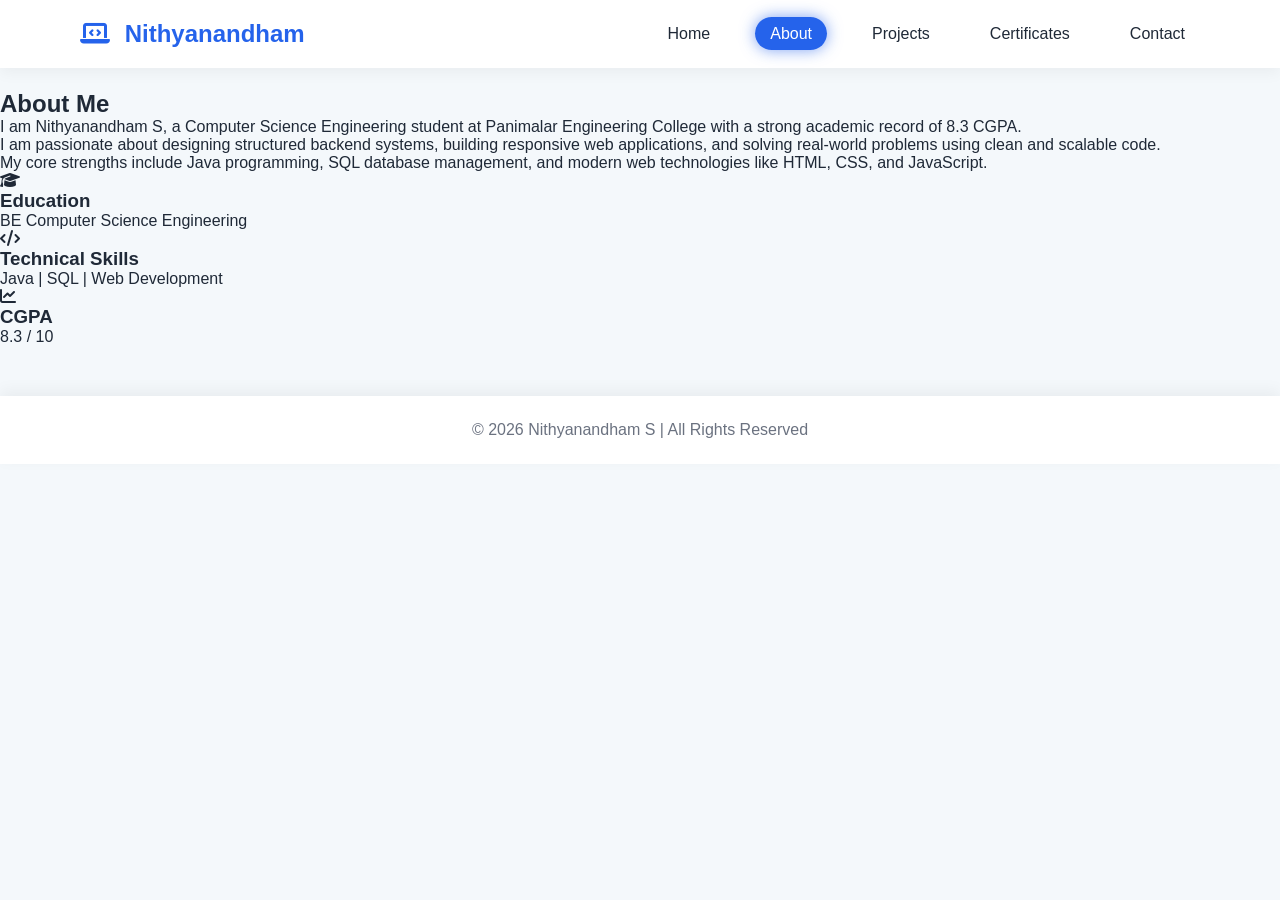
==== about.html @ d9f6cef9 "Update about.html" ====
<!DOCTYPE html>
<html lang="en">
<head>
<meta charset="UTF-8">
<title>About | Nithyanandham</title>
<meta name="viewport" content="width=device-width, initial-scale=1.0">

<link rel="stylesheet" href="https://cdnjs.cloudflare.com/ajax/libs/font-awesome/6.5.0/css/all.min.css">
<link rel="stylesheet" href="css/style.css">
</head>

<body>

<nav class="navbar">
    <div class="logo">
        <i class="fas fa-laptop-code"></i> Nithyanandham
    </div>
    <ul>
        <li><a href="index.html">Home</a></li>
        <li><a href="about.html" class="active">About</a></li>
        <li><a href="projects.html">Projects</a></li>
        <li><a href="certificates.html">Certificates</a></li>
        <li><a href="contact.html">Contact</a></li>
    </ul>
</nav>

<section class="about-section">

    <h1>About Me</h1>

    <div class="about-container">

        <div class="about-text">
            <p>
                I am Nithyanandham S, a Computer Science Engineering student at 
                Panimalar Engineering College with a strong academic record of 8.3 CGPA.
            </p>

            <p>
                I am passionate about designing structured backend systems, building
                responsive web applications, and solving real-world problems using clean
                and scalable code.
            </p>

            <p>
                My core strengths include Java programming, SQL database management,
                and modern web technologies like HTML, CSS, and JavaScript.
            </p>
        </div>

        <div class="about-stats">

            <div class="stat-card">
                <i class="fas fa-graduation-cap"></i>
                <h3>Education</h3>
                <p>BE Computer Science Engineering</p>
            </div>

            <div class="stat-card">
                <i class="fas fa-code"></i>
                <h3>Technical Skills</h3>
                <p>Java | SQL | Web Development</p>
            </div>

            <div class="stat-card">
                <i class="fas fa-chart-line"></i>
                <h3>CGPA</h3>
                <p>8.3 / 10</p>
            </div>

        </div>

    </div>

</section>

<footer>
    <p>© 2026 Nithyanandham S | All Rights Reserved</p>
</footer>

</body>
</html>
---- css/style.css ----
/* RESET */
*{
    margin:0;
    padding:0;
    box-sizing:border-box;
    font-family:'Segoe UI', sans-serif;
}

/* BODY */
body{
    background:#f4f8fb;
    color:#1f2937;
    padding-top:90px; /* space for fixed navbar */
}

/* NAVBAR */
.navbar{
    position:fixed;
    top:0;
    left:0;
    width:100%;
    display:flex;
    justify-content:space-between;
    align-items:center;
    padding:20px 80px;
    background:white;
    box-shadow:0 4px 15px rgba(0,0,0,0.05);
    z-index:1000;
}

.logo{
    font-size:24px;
    font-weight:bold;
    color:#2563eb;
}

.logo i{
    margin-right:8px;
}

.navbar ul{
    display:flex;
    list-style:none;
}

.navbar ul li{
    margin-left:30px;
}

.navbar ul li a{
    text-decoration:none;
    color:#1f2937;
    padding:8px 15px;
    border-radius:20px;
    transition:0.3s;
}

.navbar ul li a:hover,
.navbar ul li a.active{
    background:#2563eb;
    color:white;
    box-shadow:0 0 15px rgba(37,99,235,0.6);
}

/* HERO */
.hero{
    display:flex;
    justify-content:space-between;
    align-items:center;
    padding:50px 100px 10px 100px; /* reduced height */
}

.hero-text{
    max-width:600px;
}

.hero-text h1{
    font-size:52px;
    margin-bottom:20px;
}

.tagline{
    font-weight:400;
    line-height:1.7;
    color:#4b5563;
}

.buttons{
    margin-top:25px;
}

.btn{
    padding:12px 28px;
    background:#2563eb;
    color:white;
    text-decoration:none;
    border-radius:30px;
    margin-right:15px;
    transition:0.3s;
}

.btn:hover{
    box-shadow:0 0 20px rgba(37,99,235,0.6);
}

.btn-outline{
    padding:12px 28px;
    border:2px solid #2563eb;
    border-radius:30px;
    text-decoration:none;
    color:#2563eb;
}

.btn-outline:hover{
    background:#2563eb;
    color:white;
}

/* IMAGE */
.hero-image img{
    width:350px;   /* slightly reduced */
    height:350px;
    object-fit:cover;
    border-radius:50%;
    border:5px solid #2563eb;
    transition:0.2s;
    box-shadow:0 0 40px rgba(91, 135, 228, 0.6);
}

.hero-image img:hover{
    box-shadow:0 0 50px rgba(0, 65, 207, 0.6);
}

/* SOCIAL */
.social-icons{
    margin-top:20px;
}

.social-icons a{
    margin-right:20px;
    font-size:22px;
    color:#1f2937;
    transition:0.3s;
}

.social-icons a:hover{
    color:#2563eb;
    transform:scale(1.2);
}

/* HIGHLIGHTS */
.highlights{
    display:flex;
    justify-content:center;
    gap:40px;
    padding:40px 80px 60px 80px; /* reduced top gap */
}

.card{
    background:white;
    padding:30px;
    width:280px;
    border-radius:15px;
    text-align:center;
    transition:0.3s;
    box-shadow:0 5px 15px rgba(0,0,0,0.05);
}

.card i{
    font-size:30px;
    color:#2563eb;
    margin-bottom:15px;
}

.card:hover{
    transform:translateY(-8px);
    box-shadow:0 15px 30px rgba(0,0,0,0.1);
}

/* FOOTER */
footer{
    background:white;
    padding:25px;
    text-align:center;
    margin-top:50px;
    color:#6b7280;
    box-shadow:0 -5px 15px rgba(0,0,0,0.05);
}

/* CONTACT PAGE */
.contact-section{
    text-align:center;
    padding:100px 80px;
}

.contact-section h1{
    font-size:42px;
    margin-bottom:20px;
}

.contact-sub{
    color:#4b5563;
    margin-bottom:60px;
}

.contact-container{
    display:flex;
    justify-content:center;
    gap:40px;
    flex-wrap:wrap;
}

.contact-card{
    background:white;
    padding:40px;
    width:260px;
    border-radius:15px;
    box-shadow:0 10px 25px rgba(0,0,0,0.08);
    transition:0.3s;
}

.contact-card i{
    font-size:30px;
    color:#2563eb;
    margin-bottom:15px;
}

.contact-card p{
    word-wrap:break-word;
}

.contact-card a{
    text-decoration:none;
    color:#2563eb;
    font-size:14px;
}

.contact-card:hover{
    transform:translateY(-8px);
    box-shadow:0 20px 45px rgba(0,0,0,0.2);
}

/* Resume Button */
.resume-btn{
    margin-top:50px;
}

.resume-btn a{
    display:inline-block;
    padding:12px 28px;
    background:#2563eb;
    color:white;
    border-radius:30px;
    text-decoration:none;
    transition:0.3s;
}

.resume-btn a:hover{
    box-shadow:0 0 25px rgba(37,99,235,0.6);
}

/* CERTIFICATE PAGE */
.certificate-section{
    text-align:center;
    padding:100px 80px;
}

.certificate-sub{
    color:#4b5563;
    margin-bottom:60px;
}

.certificate-grid{
    display:grid;
    grid-template-columns: repeat(auto-fit, minmax(280px, 1fr));
    gap:40px;
}

.certificate-grid img{
    width:100%;
    border-radius:12px;
    transition:0.3s;
    box-shadow:0 10px 25px rgba(0,0,0,0.1);
}

.certificate-grid img:hover{
    transform:scale(1.05);
    box-shadow:0 20px 45px rgba(37,99,235,0.4);
}
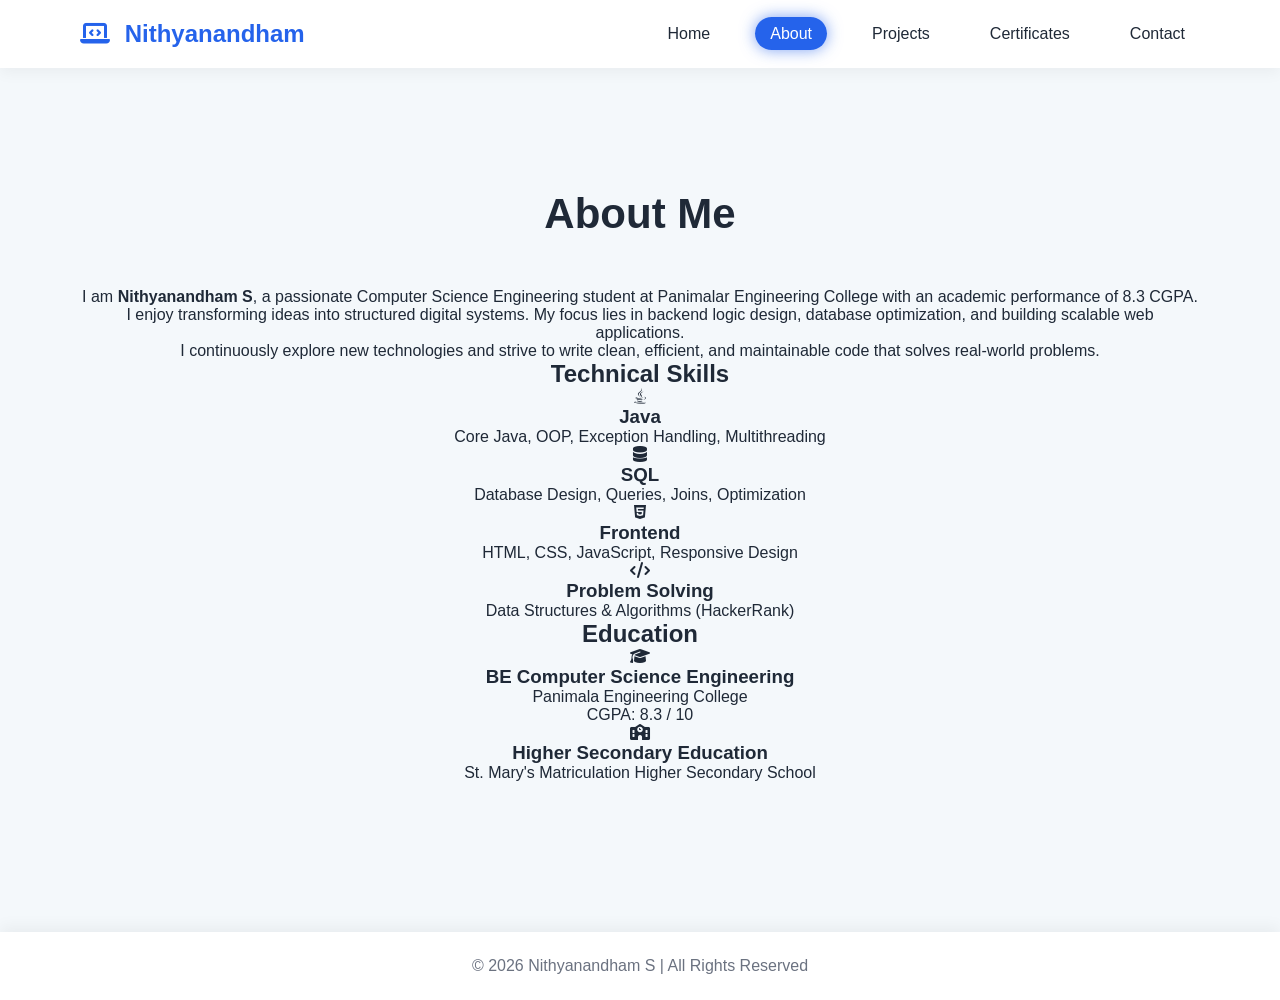
==== commit cf9986aa: "Update about.html" ====
--- a/about.html
+++ b/about.html
@@ -28,48 +28,72 @@
 
     <h1>About Me</h1>
 
-    <div class="about-container">
+    <div class="about-intro">
+        <p>
+            I am <strong>Nithyanandham S</strong>, a passionate Computer Science Engineering student
+            at Panimalar Engineering College with an academic performance of 8.3 CGPA.
+        </p>
 
-        <div class="about-text">
-            <p>
-                I am Nithyanandham S, a Computer Science Engineering student at 
-                Panimalar Engineering College with a strong academic record of 8.3 CGPA.
-            </p>
+        <p>
+            I enjoy transforming ideas into structured digital systems. My focus lies in 
+            backend logic design, database optimization, and building scalable web applications.
+        </p>
 
-            <p>
-                I am passionate about designing structured backend systems, building
-                responsive web applications, and solving real-world problems using clean
-                and scalable code.
-            </p>
+        <p>
+            I continuously explore new technologies and strive to write clean, efficient,
+            and maintainable code that solves real-world problems.
+        </p>
+    </div>
 
-            <p>
-                My core strengths include Java programming, SQL database management,
-                and modern web technologies like HTML, CSS, and JavaScript.
-            </p>
+    <!-- SKILLS SECTION -->
+    <h2 class="skills-title">Technical Skills</h2>
+
+    <div class="skills-grid">
+
+        <div class="skill-card">
+            <i class="fab fa-java"></i>
+            <h3>Java</h3>
+            <p>Core Java, OOP, Exception Handling, Multithreading</p>
         </div>
 
-        <div class="about-stats">
-
-            <div class="stat-card">
-                <i class="fas fa-graduation-cap"></i>
-                <h3>Education</h3>
-                <p>BE Computer Science Engineering</p>
-            </div>
-
-            <div class="stat-card">
-                <i class="fas fa-code"></i>
-                <h3>Technical Skills</h3>
-                <p>Java | SQL | Web Development</p>
-            </div>
-
-            <div class="stat-card">
-                <i class="fas fa-chart-line"></i>
-                <h3>CGPA</h3>
-                <p>8.3 / 10</p>
-            </div>
-
+        <div class="skill-card">
+            <i class="fas fa-database"></i>
+            <h3>SQL</h3>
+            <p>Database Design, Queries, Joins, Optimization</p>
         </div>
 
+        <div class="skill-card">
+            <i class="fab fa-html5"></i>
+            <h3>Frontend</h3>
+            <p>HTML, CSS, JavaScript, Responsive Design</p>
+        </div>
+
+        <div class="skill-card">
+            <i class="fas fa-code"></i>
+            <h3>Problem Solving</h3>
+            <p>Data Structures & Algorithms (HackerRank)</p>
+        </div>
+
+    </div>
+
+    <!-- EDUCATION SECTION -->
+    <h2 class="skills-title">Education</h2>
+
+    <div class="education-card">
+        <i class="fas fa-graduation-cap"></i>
+        <div>
+            <h3>BE Computer Science Engineering</h3>
+            <p>Panimala Engineering College</p>
+            <p>CGPA: 8.3 / 10</p>
+        </div>
+    </div>
+
+    <div class="education-card">
+        <i class="fas fa-school"></i>
+        <div>
+            <h3>Higher Secondary Education</h3>
+            <p>St. Mary's Matriculation Higher Secondary School</p>
+        </div>
     </div>
 
 </section>
--- a/css/style.css
+++ b/css/style.css
@@ -286,4 +286,64 @@
 .certificate-grid img:hover{
     transform:scale(1.05);
     box-shadow:0 20px 45px rgba(37,99,235,0.4);
-}+}
+
+
+
+
+
+
+/* ABOUT PAGE */
+
+.about-section{
+    padding:100px 80px;
+    text-align:center;
+}
+
+.about-section h1{
+    font-size:42px;
+    margin-bottom:50px;
+}
+
+.about-container{
+    display:flex;
+    justify-content:space-between;
+    gap:60px;
+    align-items:center;
+    flex-wrap:wrap;
+}
+
+.about-text{
+    flex:1;
+    text-align:left;
+    line-height:1.8;
+    color:#4b5563;
+}
+
+.about-stats{
+    flex:1;
+    display:flex;
+    gap:30px;
+    flex-wrap:wrap;
+    justify-content:center;
+}
+
+.stat-card{
+    background:white;
+    padding:30px;
+    width:220px;
+    border-radius:15px;
+    box-shadow:0 10px 25px rgba(0,0,0,0.08);
+    transition:0.3s;
+}
+
+.stat-card i{
+    font-size:28px;
+    color:#2563eb;
+    margin-bottom:15px;
+}
+
+.stat-card:hover{
+    transform:translateY(-8px);
+    box-shadow:0 20px 45px rgba(37,99,235,0.3);
+}
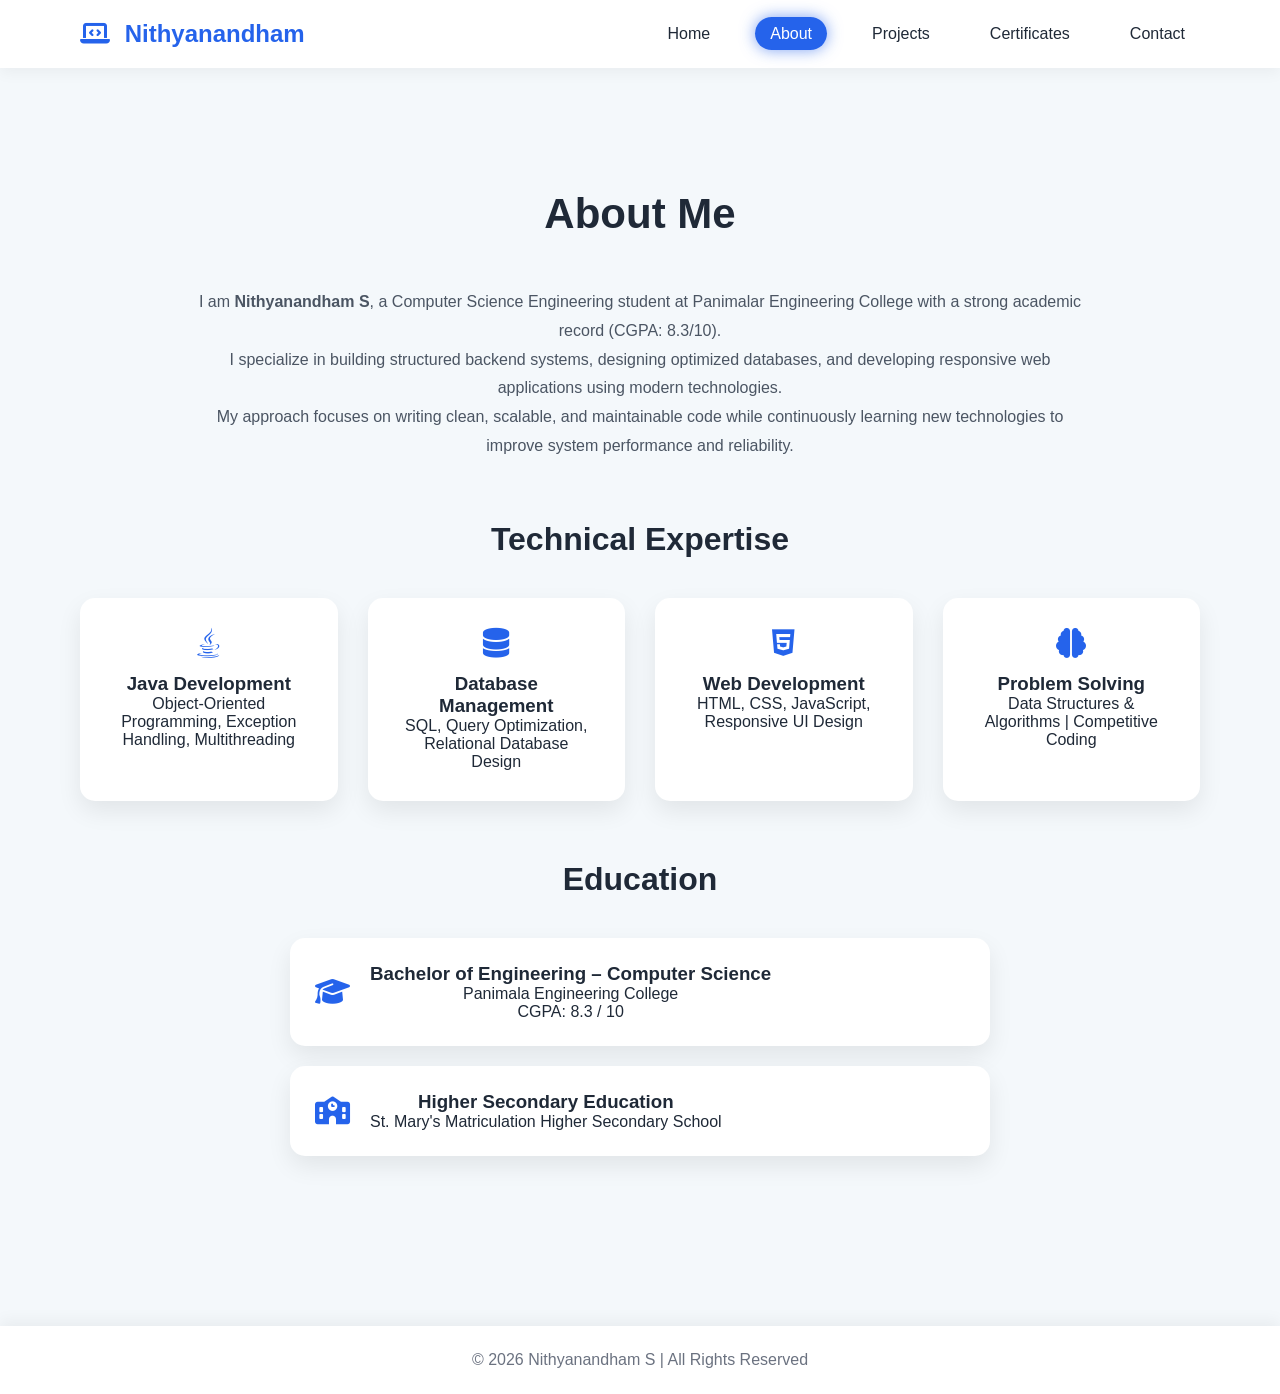
==== commit 69ed1cf8: "Update about.html" ====
--- a/about.html
+++ b/about.html
@@ -30,48 +30,48 @@
 
     <div class="about-intro">
         <p>
-            I am <strong>Nithyanandham S</strong>, a passionate Computer Science Engineering student
-            at Panimalar Engineering College with an academic performance of 8.3 CGPA.
+            I am <strong>Nithyanandham S</strong>, a Computer Science Engineering student at 
+            Panimalar Engineering College with a strong academic record (CGPA: 8.3/10).
         </p>
 
         <p>
-            I enjoy transforming ideas into structured digital systems. My focus lies in 
-            backend logic design, database optimization, and building scalable web applications.
+            I specialize in building structured backend systems, designing optimized databases, 
+            and developing responsive web applications using modern technologies.
         </p>
 
         <p>
-            I continuously explore new technologies and strive to write clean, efficient,
-            and maintainable code that solves real-world problems.
+            My approach focuses on writing clean, scalable, and maintainable code while 
+            continuously learning new technologies to improve system performance and reliability.
         </p>
     </div>
 
     <!-- SKILLS SECTION -->
-    <h2 class="skills-title">Technical Skills</h2>
+    <h2 class="skills-title">Technical Expertise</h2>
 
     <div class="skills-grid">
 
         <div class="skill-card">
             <i class="fab fa-java"></i>
-            <h3>Java</h3>
-            <p>Core Java, OOP, Exception Handling, Multithreading</p>
+            <h3>Java Development</h3>
+            <p>Object-Oriented Programming, Exception Handling, Multithreading</p>
         </div>
 
         <div class="skill-card">
             <i class="fas fa-database"></i>
-            <h3>SQL</h3>
-            <p>Database Design, Queries, Joins, Optimization</p>
+            <h3>Database Management</h3>
+            <p>SQL, Query Optimization, Relational Database Design</p>
         </div>
 
         <div class="skill-card">
             <i class="fab fa-html5"></i>
-            <h3>Frontend</h3>
-            <p>HTML, CSS, JavaScript, Responsive Design</p>
+            <h3>Web Development</h3>
+            <p>HTML, CSS, JavaScript, Responsive UI Design</p>
         </div>
 
         <div class="skill-card">
-            <i class="fas fa-code"></i>
+            <i class="fas fa-brain"></i>
             <h3>Problem Solving</h3>
-            <p>Data Structures & Algorithms (HackerRank)</p>
+            <p>Data Structures & Algorithms | Competitive Coding</p>
         </div>
 
     </div>
@@ -82,7 +82,7 @@
     <div class="education-card">
         <i class="fas fa-graduation-cap"></i>
         <div>
-            <h3>BE Computer Science Engineering</h3>
+            <h3>Bachelor of Engineering – Computer Science</h3>
             <p>Panimala Engineering College</p>
             <p>CGPA: 8.3 / 10</p>
         </div>
--- a/css/style.css
+++ b/css/style.css
@@ -347,3 +347,75 @@
     transform:translateY(-8px);
     box-shadow:0 20px 45px rgba(37,99,235,0.3);
 }
+
+
+
+
+
+
+/* ABOUT PAGE */
+
+.about-section{
+    padding:100px 80px;
+    text-align:center;
+}
+
+.about-intro{
+    max-width:900px;
+    margin:0 auto 60px auto;
+    line-height:1.8;
+    color:#4b5563;
+}
+
+.skills-title{
+    font-size:32px;
+    margin:60px 0 40px 0;
+}
+
+.skills-grid{
+    display:grid;
+    grid-template-columns: repeat(auto-fit, minmax(250px,1fr));
+    gap:30px;
+}
+
+.skill-card{
+    background:white;
+    padding:30px;
+    border-radius:15px;
+    box-shadow:0 10px 25px rgba(0,0,0,0.08);
+    transition:0.3s;
+}
+
+.skill-card i{
+    font-size:30px;
+    color:#2563eb;
+    margin-bottom:15px;
+}
+
+.skill-card:hover{
+    transform:translateY(-8px);
+    box-shadow:0 20px 45px rgba(37,99,235,0.3);
+}
+
+.education-card{
+    display:flex;
+    align-items:center;
+    gap:20px;
+    background:white;
+    padding:25px;
+    border-radius:15px;
+    margin:20px auto;
+    max-width:700px;
+    box-shadow:0 10px 25px rgba(0,0,0,0.08);
+    transition:0.3s;
+}
+
+.education-card i{
+    font-size:28px;
+    color:#2563eb;
+}
+
+.education-card:hover{
+    transform:translateY(-5px);
+    box-shadow:0 20px 45px rgba(37,99,235,0.3);
+}
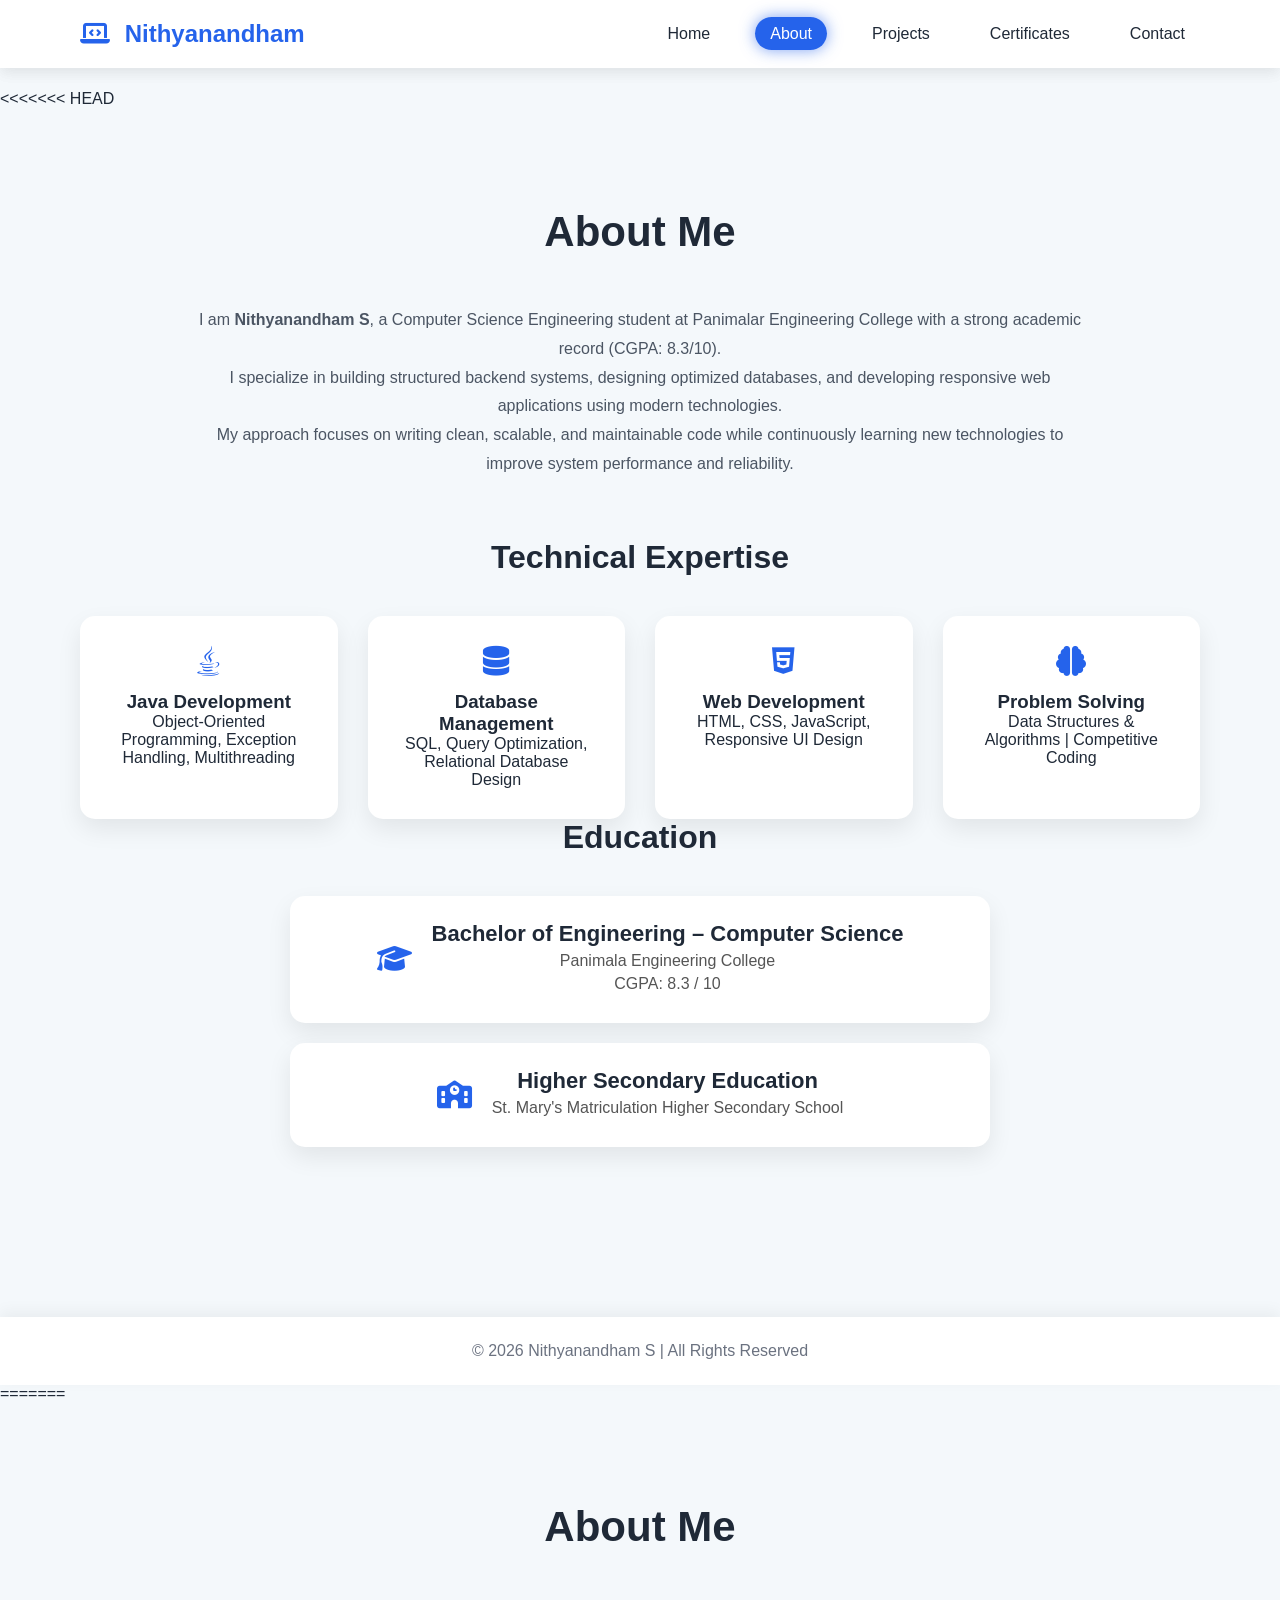
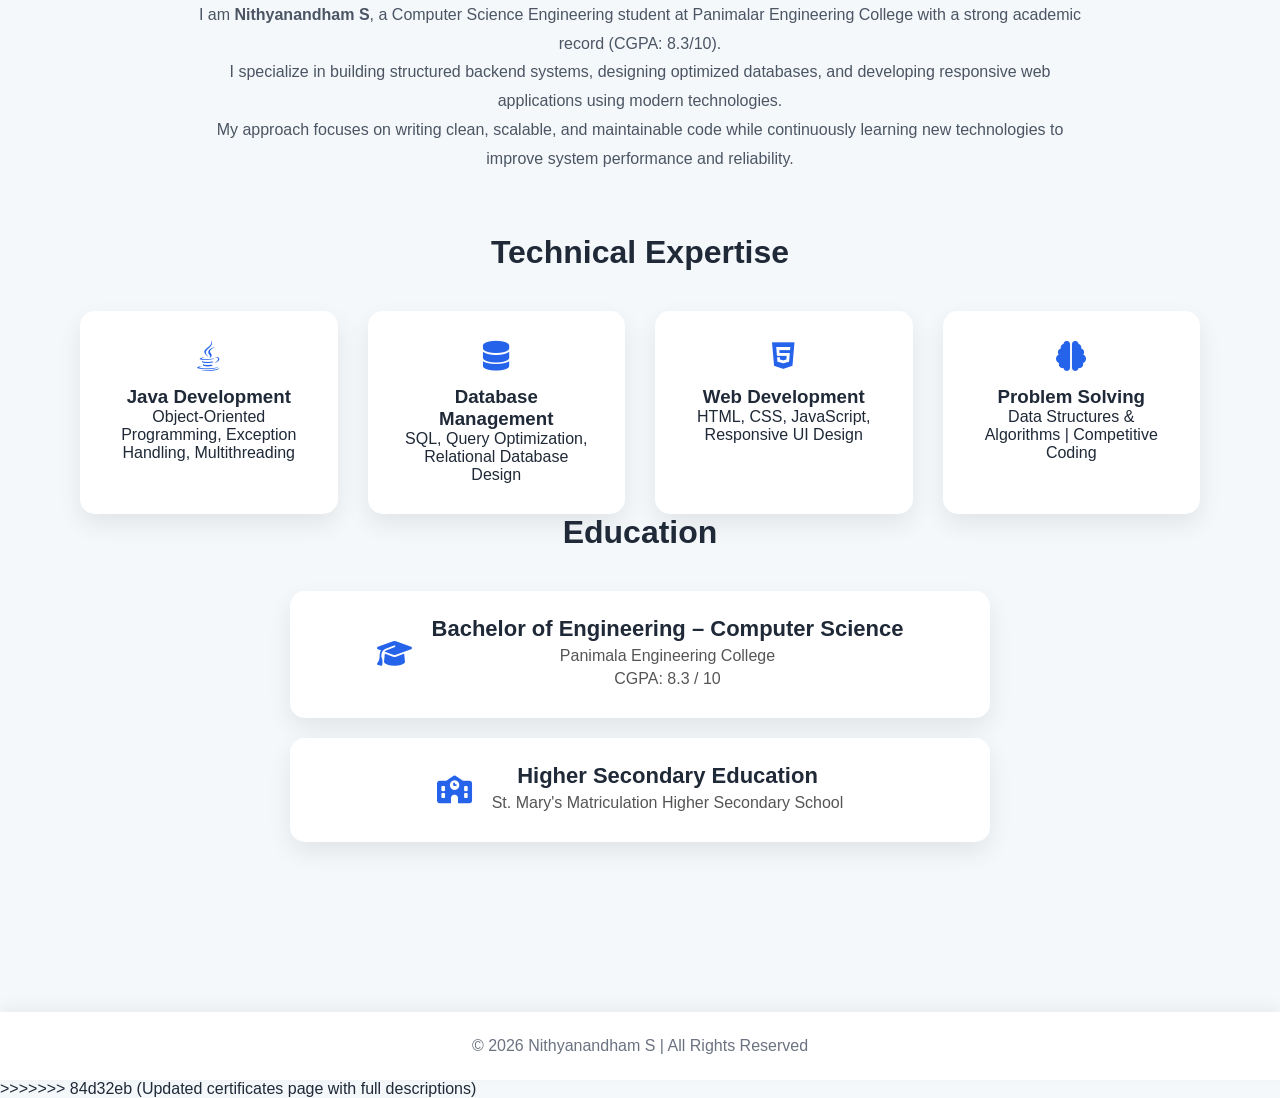
==== commit 7144736c: "Resolved merge conflict" ====
--- a/about.html
+++ b/about.html
@@ -1,3 +1,4 @@
+<<<<<<< HEAD
 <!DOCTYPE html>
 <html lang="en">
 <head>
@@ -104,3 +105,111 @@
 
 </body>
 </html>
+=======
+<!DOCTYPE html>
+<html lang="en">
+<head>
+<meta charset="UTF-8">
+<title>About | Nithyanandham</title>
+<meta name="viewport" content="width=device-width, initial-scale=1.0">
+
+<link rel="stylesheet" href="https://cdnjs.cloudflare.com/ajax/libs/font-awesome/6.5.0/css/all.min.css">
+<link rel="stylesheet" href="css/style.css">
+</head>
+
+<body>
+
+<nav class="navbar">
+    <div class="logo">
+        <i class="fas fa-laptop-code"></i> Nithyanandham
+    </div>
+    <ul>
+        <li><a href="index.html">Home</a></li>
+        <li><a href="about.html" class="active">About</a></li>
+        <li><a href="projects.html">Projects</a></li>
+        <li><a href="certificates.html">Certificates</a></li>
+        <li><a href="contact.html">Contact</a></li>
+    </ul>
+</nav>
+
+<section class="about-section">
+
+    <h1>About Me</h1>
+
+    <div class="about-intro">
+        <p>
+            I am <strong>Nithyanandham S</strong>, a Computer Science Engineering student at 
+            Panimalar Engineering College with a strong academic record (CGPA: 8.3/10).
+        </p>
+
+        <p>
+            I specialize in building structured backend systems, designing optimized databases, 
+            and developing responsive web applications using modern technologies.
+        </p>
+
+        <p>
+            My approach focuses on writing clean, scalable, and maintainable code while 
+            continuously learning new technologies to improve system performance and reliability.
+        </p>
+    </div>
+
+    <!-- SKILLS SECTION -->
+    <h2 class="skills-title">Technical Expertise</h2>
+
+    <div class="skills-grid">
+
+        <div class="skill-card">
+            <i class="fab fa-java"></i>
+            <h3>Java Development</h3>
+            <p>Object-Oriented Programming, Exception Handling, Multithreading</p>
+        </div>
+
+        <div class="skill-card">
+            <i class="fas fa-database"></i>
+            <h3>Database Management</h3>
+            <p>SQL, Query Optimization, Relational Database Design</p>
+        </div>
+
+        <div class="skill-card">
+            <i class="fab fa-html5"></i>
+            <h3>Web Development</h3>
+            <p>HTML, CSS, JavaScript, Responsive UI Design</p>
+        </div>
+
+        <div class="skill-card">
+            <i class="fas fa-brain"></i>
+            <h3>Problem Solving</h3>
+            <p>Data Structures & Algorithms | Competitive Coding</p>
+        </div>
+
+    </div>
+
+    <!-- EDUCATION SECTION -->
+    <h2 class="skills-title">Education</h2>
+
+    <div class="education-card">
+        <i class="fas fa-graduation-cap"></i>
+        <div>
+            <h3>Bachelor of Engineering – Computer Science</h3>
+            <p>Panimala Engineering College</p>
+            <p>CGPA: 8.3 / 10</p>
+        </div>
+    </div>
+
+    <div class="education-card">
+        <i class="fas fa-school"></i>
+        <div>
+            <h3>Higher Secondary Education</h3>
+            <p>St. Mary's Matriculation Higher Secondary School</p>
+        </div>
+    </div>
+
+</section>
+
+<footer>
+    <p>© 2026 Nithyanandham S | All Rights Reserved</p>
+</footer>
+
+</body>
+</html>
+>>>>>>> 84d32eb (Updated certificates page with full descriptions)
--- a/css/style.css
+++ b/css/style.css
@@ -419,3 +419,312 @@
     transform:translateY(-5px);
     box-shadow:0 20px 45px rgba(37,99,235,0.3);
 }
+
+
+
+
+
+
+
+
+
+/* ============================= */
+/* CERTIFICATE PAGE - TOPIC BASED */
+/* ============================= */
+
+.certificate-section{
+    padding:100px 80px;
+    text-align:center;
+}
+
+.certificate-section h1{
+    font-size:42px;
+    margin-bottom:40px;
+}
+
+/* FILTER BUTTONS */
+
+.filter-buttons{
+    margin-bottom:50px;
+}
+
+.filter-buttons button{
+    padding:10px 22px;
+    margin:6px;
+    border:none;
+    background:#e5edff;
+    color:#2563eb;
+    font-weight:500;
+    border-radius:25px;
+    cursor:pointer;
+    transition:all 0.3s ease;
+}
+
+.filter-buttons button:hover{
+    background:#2563eb;
+    color:white;
+    box-shadow:0 0 20px rgba(37,99,235,0.6);
+}
+
+/* Active button style (we will add later via JS if needed) */
+.filter-buttons button.active-filter{
+    background:#2563eb;
+    color:white;
+    box-shadow:0 0 20px rgba(37,99,235,0.6);
+}
+
+/* CERTIFICATE GRID */
+
+.certificate-grid{
+    display:grid;
+    grid-template-columns:repeat(auto-fit, minmax(260px,1fr));
+    gap:30px;
+}
+
+/* CERTIFICATE CARD */
+
+.certificate-card{
+    display:none;
+    background:white;
+    padding:15px;
+    border-radius:15px;
+    box-shadow:0 10px 25px rgba(0,0,0,0.08);
+    transition:all 0.3s ease;
+}
+
+.certificate-card img{
+    width:100%;
+    border-radius:10px;
+    transition:0.3s ease;
+}
+
+/* Hover effect */
+
+.certificate-card:hover{
+    transform:translateY(-8px);
+    box-shadow:0 20px 45px rgba(37,99,235,0.25);
+}
+
+.certificate-card:hover img{
+    transform:scale(1.03);
+}
+
+/* Responsive */
+
+@media(max-width:768px){
+    .certificate-section{
+        padding:80px 20px;
+    }
+}
+
+/* Education Section */
+.education {
+    padding-top: 40px;
+    padding-bottom: 40px;
+}
+
+.education-card {
+    display: flex;
+    align-items: center;
+    justify-content: center;
+    text-align: center;
+    gap: 20px;
+}
+
+.education-card h3 {
+    margin: 0;
+    font-size: 22px;
+    font-weight: 600;
+}
+
+.education-card p {
+    margin: 5px 0;
+    font-size: 16px;
+    color: #555;
+}
+
+
+<<<<<<< HEAD
+=======
+
+
+>>>>>>> 84d32eb (Updated certificates page with full descriptions)
+/* Remove space above About section */
+.about-section {
+    padding: 40px 20px 20px 20px;
+}
+
+/* Remove default margin from heading */
+.about-section h1,
+.about-section h2 {
+    margin-top: 0;
+}
+<<<<<<< HEAD
+=======
+
+
+/* Certificate Section */
+.certificate-section {
+    padding: 60px 20px;
+    text-align: center;
+}
+
+.certificate-section h1 {
+    font-size: 32px;
+    margin-bottom: 30px;
+}
+
+/* Filter Buttons */
+.filter-buttons {
+    margin-bottom: 40px;
+}
+
+.filter-buttons button {
+    padding: 10px 20px;
+    margin: 5px;
+    border: none;
+    border-radius: 6px;
+    background: #007bff;
+    color: white;
+    cursor: pointer;
+    transition: 0.3s;
+}
+
+.filter-buttons button:hover {
+    background: #0056b3;
+}
+
+/* Certificate Grid */
+.certificate-container {
+    display: grid;
+    grid-template-columns: repeat(auto-fit, minmax(250px, 1fr));
+    gap: 25px;
+}
+
+/* Card */
+.certificate-card {
+    background: #fff;
+    border-radius: 10px;
+    overflow: hidden;
+    box-shadow: 0 5px 15px rgba(0,0,0,0.1);
+    transition: 0.3s;
+    padding-bottom: 15px;
+}
+
+.certificate-card:hover {
+    transform: translateY(-8px);
+    box-shadow: 0 10px 25px rgba(0,0,0,0.2);
+}
+
+.certificate-card img {
+    width: 100%;
+    height: 200px;
+    object-fit: cover;
+}
+
+.certificate-card h3 {
+    padding: 10px;
+    font-size: 16px;
+}
+
+
+
+
+
+
+
+
+/* CERTIFICATE PREMIUM DESIGN */
+
+.certificate-section{
+    padding:100px 80px;
+    text-align:center;
+}
+
+.certificate-sub{
+    max-width:800px;
+    margin:20px auto 60px auto;
+    color:#4b5563;
+}
+
+.certificate-grid{
+    display:grid;
+    grid-template-columns:repeat(auto-fit,minmax(350px,1fr));
+    gap:40px;
+}
+
+.certificate-card{
+    background:white;
+    border-radius:20px;
+    overflow:hidden;
+    box-shadow:0 15px 40px rgba(0,0,0,0.08);
+    transition:0.4s ease;
+}
+
+.certificate-card:hover{
+    transform:translateY(-10px);
+    box-shadow:0 25px 60px rgba(37,99,235,0.25);
+}
+
+.certificate-card img{
+    width:100%;
+    height:220px;
+    object-fit:cover;
+}
+
+.certificate-content{
+    padding:25px;
+    text-align:left;
+}
+
+.certificate-content h3{
+    margin-bottom:5px;
+}
+
+.certificate-content h4{
+    color:#2563eb;
+    font-size:14px;
+    margin-bottom:10px;
+}
+
+.certificate-content p{
+    font-size:14px;
+    color:#4b5563;
+    line-height:1.6;
+    margin-bottom:15px;
+}
+
+.tags span{
+    display:inline-block;
+    background:#e5edff;
+    color:#2563eb;
+    padding:5px 12px;
+    margin:3px;
+    border-radius:20px;
+    font-size:12px;
+}
+
+.view-btn{
+    display:inline-block;
+    margin-top:10px;
+    padding:8px 18px;
+    background:#2563eb;
+    color:white;
+    text-decoration:none;
+    border-radius:20px;
+    font-size:13px;
+    transition:0.3s;
+}
+
+.view-btn:hover{
+    box-shadow:0 0 15px rgba(37,99,235,0.6);
+}
+
+.cert-card span{
+    display:block;
+    margin-top:8px;
+    font-size:13px;
+    color:#555;
+    line-height:1.4;
+}
+>>>>>>> 84d32eb (Updated certificates page with full descriptions)
--- a/css/style.css
+++ b/css/style.css
@@ -419,3 +419,312 @@
     transform:translateY(-5px);
     box-shadow:0 20px 45px rgba(37,99,235,0.3);
 }
+
+
+
+
+
+
+
+
+
+/* ============================= */
+/* CERTIFICATE PAGE - TOPIC BASED */
+/* ============================= */
+
+.certificate-section{
+    padding:100px 80px;
+    text-align:center;
+}
+
+.certificate-section h1{
+    font-size:42px;
+    margin-bottom:40px;
+}
+
+/* FILTER BUTTONS */
+
+.filter-buttons{
+    margin-bottom:50px;
+}
+
+.filter-buttons button{
+    padding:10px 22px;
+    margin:6px;
+    border:none;
+    background:#e5edff;
+    color:#2563eb;
+    font-weight:500;
+    border-radius:25px;
+    cursor:pointer;
+    transition:all 0.3s ease;
+}
+
+.filter-buttons button:hover{
+    background:#2563eb;
+    color:white;
+    box-shadow:0 0 20px rgba(37,99,235,0.6);
+}
+
+/* Active button style (we will add later via JS if needed) */
+.filter-buttons button.active-filter{
+    background:#2563eb;
+    color:white;
+    box-shadow:0 0 20px rgba(37,99,235,0.6);
+}
+
+/* CERTIFICATE GRID */
+
+.certificate-grid{
+    display:grid;
+    grid-template-columns:repeat(auto-fit, minmax(260px,1fr));
+    gap:30px;
+}
+
+/* CERTIFICATE CARD */
+
+.certificate-card{
+    display:none;
+    background:white;
+    padding:15px;
+    border-radius:15px;
+    box-shadow:0 10px 25px rgba(0,0,0,0.08);
+    transition:all 0.3s ease;
+}
+
+.certificate-card img{
+    width:100%;
+    border-radius:10px;
+    transition:0.3s ease;
+}
+
+/* Hover effect */
+
+.certificate-card:hover{
+    transform:translateY(-8px);
+    box-shadow:0 20px 45px rgba(37,99,235,0.25);
+}
+
+.certificate-card:hover img{
+    transform:scale(1.03);
+}
+
+/* Responsive */
+
+@media(max-width:768px){
+    .certificate-section{
+        padding:80px 20px;
+    }
+}
+
+/* Education Section */
+.education {
+    padding-top: 40px;
+    padding-bottom: 40px;
+}
+
+.education-card {
+    display: flex;
+    align-items: center;
+    justify-content: center;
+    text-align: center;
+    gap: 20px;
+}
+
+.education-card h3 {
+    margin: 0;
+    font-size: 22px;
+    font-weight: 600;
+}
+
+.education-card p {
+    margin: 5px 0;
+    font-size: 16px;
+    color: #555;
+}
+
+
+<<<<<<< HEAD
+=======
+
+
+>>>>>>> 84d32eb (Updated certificates page with full descriptions)
+/* Remove space above About section */
+.about-section {
+    padding: 40px 20px 20px 20px;
+}
+
+/* Remove default margin from heading */
+.about-section h1,
+.about-section h2 {
+    margin-top: 0;
+}
+<<<<<<< HEAD
+=======
+
+
+/* Certificate Section */
+.certificate-section {
+    padding: 60px 20px;
+    text-align: center;
+}
+
+.certificate-section h1 {
+    font-size: 32px;
+    margin-bottom: 30px;
+}
+
+/* Filter Buttons */
+.filter-buttons {
+    margin-bottom: 40px;
+}
+
+.filter-buttons button {
+    padding: 10px 20px;
+    margin: 5px;
+    border: none;
+    border-radius: 6px;
+    background: #007bff;
+    color: white;
+    cursor: pointer;
+    transition: 0.3s;
+}
+
+.filter-buttons button:hover {
+    background: #0056b3;
+}
+
+/* Certificate Grid */
+.certificate-container {
+    display: grid;
+    grid-template-columns: repeat(auto-fit, minmax(250px, 1fr));
+    gap: 25px;
+}
+
+/* Card */
+.certificate-card {
+    background: #fff;
+    border-radius: 10px;
+    overflow: hidden;
+    box-shadow: 0 5px 15px rgba(0,0,0,0.1);
+    transition: 0.3s;
+    padding-bottom: 15px;
+}
+
+.certificate-card:hover {
+    transform: translateY(-8px);
+    box-shadow: 0 10px 25px rgba(0,0,0,0.2);
+}
+
+.certificate-card img {
+    width: 100%;
+    height: 200px;
+    object-fit: cover;
+}
+
+.certificate-card h3 {
+    padding: 10px;
+    font-size: 16px;
+}
+
+
+
+
+
+
+
+
+/* CERTIFICATE PREMIUM DESIGN */
+
+.certificate-section{
+    padding:100px 80px;
+    text-align:center;
+}
+
+.certificate-sub{
+    max-width:800px;
+    margin:20px auto 60px auto;
+    color:#4b5563;
+}
+
+.certificate-grid{
+    display:grid;
+    grid-template-columns:repeat(auto-fit,minmax(350px,1fr));
+    gap:40px;
+}
+
+.certificate-card{
+    background:white;
+    border-radius:20px;
+    overflow:hidden;
+    box-shadow:0 15px 40px rgba(0,0,0,0.08);
+    transition:0.4s ease;
+}
+
+.certificate-card:hover{
+    transform:translateY(-10px);
+    box-shadow:0 25px 60px rgba(37,99,235,0.25);
+}
+
+.certificate-card img{
+    width:100%;
+    height:220px;
+    object-fit:cover;
+}
+
+.certificate-content{
+    padding:25px;
+    text-align:left;
+}
+
+.certificate-content h3{
+    margin-bottom:5px;
+}
+
+.certificate-content h4{
+    color:#2563eb;
+    font-size:14px;
+    margin-bottom:10px;
+}
+
+.certificate-content p{
+    font-size:14px;
+    color:#4b5563;
+    line-height:1.6;
+    margin-bottom:15px;
+}
+
+.tags span{
+    display:inline-block;
+    background:#e5edff;
+    color:#2563eb;
+    padding:5px 12px;
+    margin:3px;
+    border-radius:20px;
+    font-size:12px;
+}
+
+.view-btn{
+    display:inline-block;
+    margin-top:10px;
+    padding:8px 18px;
+    background:#2563eb;
+    color:white;
+    text-decoration:none;
+    border-radius:20px;
+    font-size:13px;
+    transition:0.3s;
+}
+
+.view-btn:hover{
+    box-shadow:0 0 15px rgba(37,99,235,0.6);
+}
+
+.cert-card span{
+    display:block;
+    margin-top:8px;
+    font-size:13px;
+    color:#555;
+    line-height:1.4;
+}
+>>>>>>> 84d32eb (Updated certificates page with full descriptions)
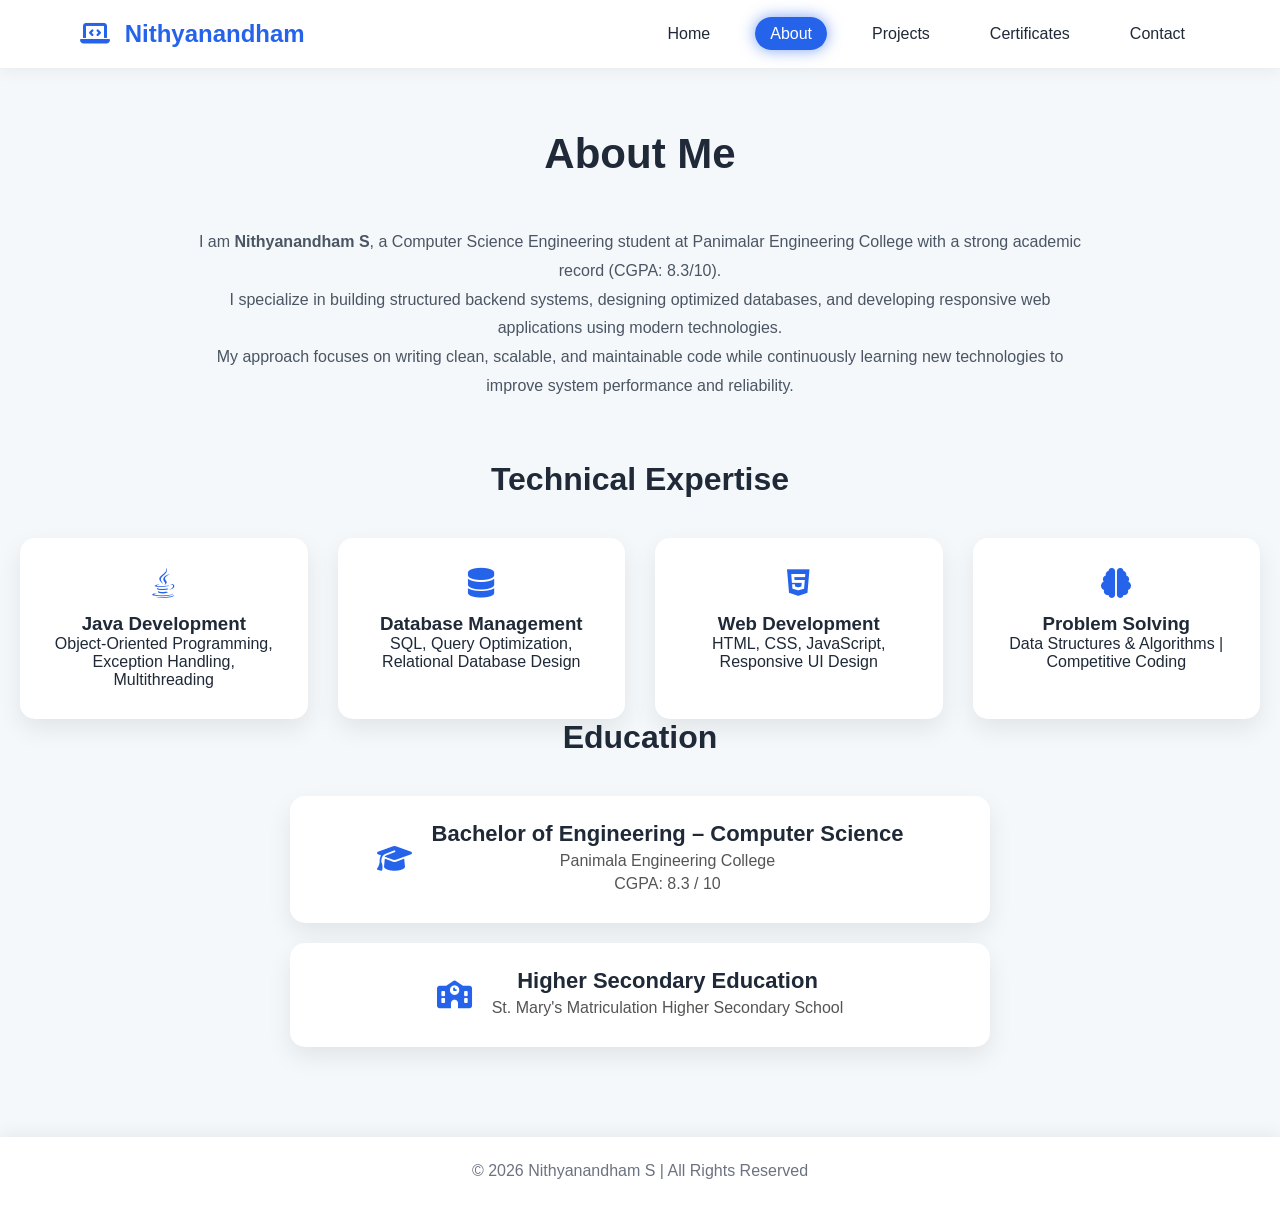
==== commit f36bef72: "Enhanced certificate styling" ====
--- a/about.html
+++ b/about.html
@@ -1,111 +1,3 @@
-<<<<<<< HEAD
-<!DOCTYPE html>
-<html lang="en">
-<head>
-<meta charset="UTF-8">
-<title>About | Nithyanandham</title>
-<meta name="viewport" content="width=device-width, initial-scale=1.0">
-
-<link rel="stylesheet" href="https://cdnjs.cloudflare.com/ajax/libs/font-awesome/6.5.0/css/all.min.css">
-<link rel="stylesheet" href="css/style.css">
-</head>
-
-<body>
-
-<nav class="navbar">
-    <div class="logo">
-        <i class="fas fa-laptop-code"></i> Nithyanandham
-    </div>
-    <ul>
-        <li><a href="index.html">Home</a></li>
-        <li><a href="about.html" class="active">About</a></li>
-        <li><a href="projects.html">Projects</a></li>
-        <li><a href="certificates.html">Certificates</a></li>
-        <li><a href="contact.html">Contact</a></li>
-    </ul>
-</nav>
-
-<section class="about-section">
-
-    <h1>About Me</h1>
-
-    <div class="about-intro">
-        <p>
-            I am <strong>Nithyanandham S</strong>, a Computer Science Engineering student at 
-            Panimalar Engineering College with a strong academic record (CGPA: 8.3/10).
-        </p>
-
-        <p>
-            I specialize in building structured backend systems, designing optimized databases, 
-            and developing responsive web applications using modern technologies.
-        </p>
-
-        <p>
-            My approach focuses on writing clean, scalable, and maintainable code while 
-            continuously learning new technologies to improve system performance and reliability.
-        </p>
-    </div>
-
-    <!-- SKILLS SECTION -->
-    <h2 class="skills-title">Technical Expertise</h2>
-
-    <div class="skills-grid">
-
-        <div class="skill-card">
-            <i class="fab fa-java"></i>
-            <h3>Java Development</h3>
-            <p>Object-Oriented Programming, Exception Handling, Multithreading</p>
-        </div>
-
-        <div class="skill-card">
-            <i class="fas fa-database"></i>
-            <h3>Database Management</h3>
-            <p>SQL, Query Optimization, Relational Database Design</p>
-        </div>
-
-        <div class="skill-card">
-            <i class="fab fa-html5"></i>
-            <h3>Web Development</h3>
-            <p>HTML, CSS, JavaScript, Responsive UI Design</p>
-        </div>
-
-        <div class="skill-card">
-            <i class="fas fa-brain"></i>
-            <h3>Problem Solving</h3>
-            <p>Data Structures & Algorithms | Competitive Coding</p>
-        </div>
-
-    </div>
-
-    <!-- EDUCATION SECTION -->
-    <h2 class="skills-title">Education</h2>
-
-    <div class="education-card">
-        <i class="fas fa-graduation-cap"></i>
-        <div>
-            <h3>Bachelor of Engineering – Computer Science</h3>
-            <p>Panimala Engineering College</p>
-            <p>CGPA: 8.3 / 10</p>
-        </div>
-    </div>
-
-    <div class="education-card">
-        <i class="fas fa-school"></i>
-        <div>
-            <h3>Higher Secondary Education</h3>
-            <p>St. Mary's Matriculation Higher Secondary School</p>
-        </div>
-    </div>
-
-</section>
-
-<footer>
-    <p>© 2026 Nithyanandham S | All Rights Reserved</p>
-</footer>
-
-</body>
-</html>
-=======
 <!DOCTYPE html>
 <html lang="en">
 <head>
@@ -212,4 +104,3 @@
 
 </body>
 </html>
->>>>>>> 84d32eb (Updated certificates page with full descriptions)
--- a/css/style.css
+++ b/css/style.css
@@ -544,11 +544,8 @@
 }
 
 
-<<<<<<< HEAD
-=======
-
-
->>>>>>> 84d32eb (Updated certificates page with full descriptions)
+
+
 /* Remove space above About section */
 .about-section {
     padding: 40px 20px 20px 20px;
@@ -559,8 +556,6 @@
 .about-section h2 {
     margin-top: 0;
 }
-<<<<<<< HEAD
-=======
 
 
 /* Certificate Section */
@@ -629,102 +624,120 @@
 
 
 
-
-
-
-
-
-/* CERTIFICATE PREMIUM DESIGN */
-
 .certificate-section{
-    padding:100px 80px;
-    text-align:center;
-}
-
-.certificate-sub{
-    max-width:800px;
-    margin:20px auto 60px auto;
-    color:#4b5563;
-}
-
-.certificate-grid{
-    display:grid;
-    grid-template-columns:repeat(auto-fit,minmax(350px,1fr));
-    gap:40px;
-}
-
-.certificate-card{
-    background:white;
+    padding:0px 80px 100px 80px;
+}
+.main-title{
+text-align:center;
+font-size:38px;
+margin:60px 0 40px;
+color:#2563eb;
+}
+
+/* Internship Cards */
+.internship-grid{
+display:grid;
+grid-template-columns:repeat(auto-fit,minmax(320px,1fr));
+gap:40px;
+margin-bottom:80px;
+}
+
+.intern-card{
+    background:linear-gradient(135deg,#1e293b,#6985c6);
+    color:#ffffff;
+    padding:20px;
     border-radius:20px;
-    overflow:hidden;
-    box-shadow:0 15px 40px rgba(0,0,0,0.08);
-    transition:0.4s ease;
-}
-
-.certificate-card:hover{
-    transform:translateY(-10px);
-    box-shadow:0 25px 60px rgba(37,99,235,0.25);
-}
-
-.certificate-card img{
+    box-shadow:0 15px 40px rgba(0, 0, 0, 0.25);
+    transition:all 0.4s ease;
+    backdrop-filter:blur(8px);
+}
+
+.intern-card img{
     width:100%;
     height:220px;
     object-fit:cover;
-}
-
-.certificate-content{
+    object-position:top;
+    border-radius:15px;
+    margin-bottom:15px;
+}
+
+.intern-card:hover{
+    transform:translateY(-12px);
+    box-shadow:0 25px 60px rgba(0,0,0,0.4);
+}
+
+/* Certification Cards */
+.cert-grid{
+display:grid;
+grid-template-columns:repeat(auto-fit,minmax(280px,1fr));
+gap:30px;
+}
+
+.cert-card{
+    background:white;
+    padding:15px;
+    border-radius:18px;
+    box-shadow:0 10px 30px rgba(0,0,0,0.08);
+    transition:all 0.4s ease;
+    border:1px solid rgba(37,99,235,0.08);
+}
+
+.cert-card img{
+width:100%;
+height:180px;
+object-fit:cover;
+border-radius:12px;
+margin-bottom:12px;
+}
+.cert-card:hover{
+    transform:translateY(-10px);
+    box-shadow:0 30px 70px rgba(37,99,235,0.25);
+}
+.cert-card span{
+display:block;
+margin-top:8px;
+font-size:13px;
+color:#555;
+}
+
+
+
+
+
+/* PROJECT PAGE */
+
+.projects-section{
+    padding:100px 80px;
+    text-align:center;
+}
+
+.project-sub{
+    color:#4b5563;
+    margin-bottom:50px;
+}
+
+.project-grid{
+    display:grid;
+    grid-template-columns:repeat(auto-fit,minmax(300px,1fr));
+    gap:30px;
+}
+
+.project-card{
+    background:white;
     padding:25px;
-    text-align:left;
-}
-
-.certificate-content h3{
-    margin-bottom:5px;
-}
-
-.certificate-content h4{
-    color:#2563eb;
-    font-size:14px;
-    margin-bottom:10px;
-}
-
-.certificate-content p{
-    font-size:14px;
-    color:#4b5563;
-    line-height:1.6;
-    margin-bottom:15px;
-}
-
-.tags span{
-    display:inline-block;
-    background:#e5edff;
-    color:#2563eb;
-    padding:5px 12px;
-    margin:3px;
-    border-radius:20px;
-    font-size:12px;
-}
-
-.view-btn{
-    display:inline-block;
+    border-radius:15px;
+    box-shadow:0 10px 30px rgba(0,0,0,0.08);
+    transition:0.3s;
+}
+
+.project-card:hover{
+    transform:translateY(-8px);
+    box-shadow:0 20px 50px rgba(37,99,235,0.25);
+}
+
+.project-card span{
+    display:block;
     margin-top:10px;
-    padding:8px 18px;
-    background:#2563eb;
-    color:white;
-    text-decoration:none;
-    border-radius:20px;
     font-size:13px;
-    transition:0.3s;
-}
-
-.view-btn:hover{
-    box-shadow:0 0 15px rgba(37,99,235,0.6);
-}
-
-.cert-card span{
-    display:block;
-    margin-top:8px;
-    font-size:13px;
-    color:#555;
-    line-height:1.4;
-}
->>>>>>> 84d32eb (Updated certificates page with full descriptions)
+    color:#2563eb;
+}
